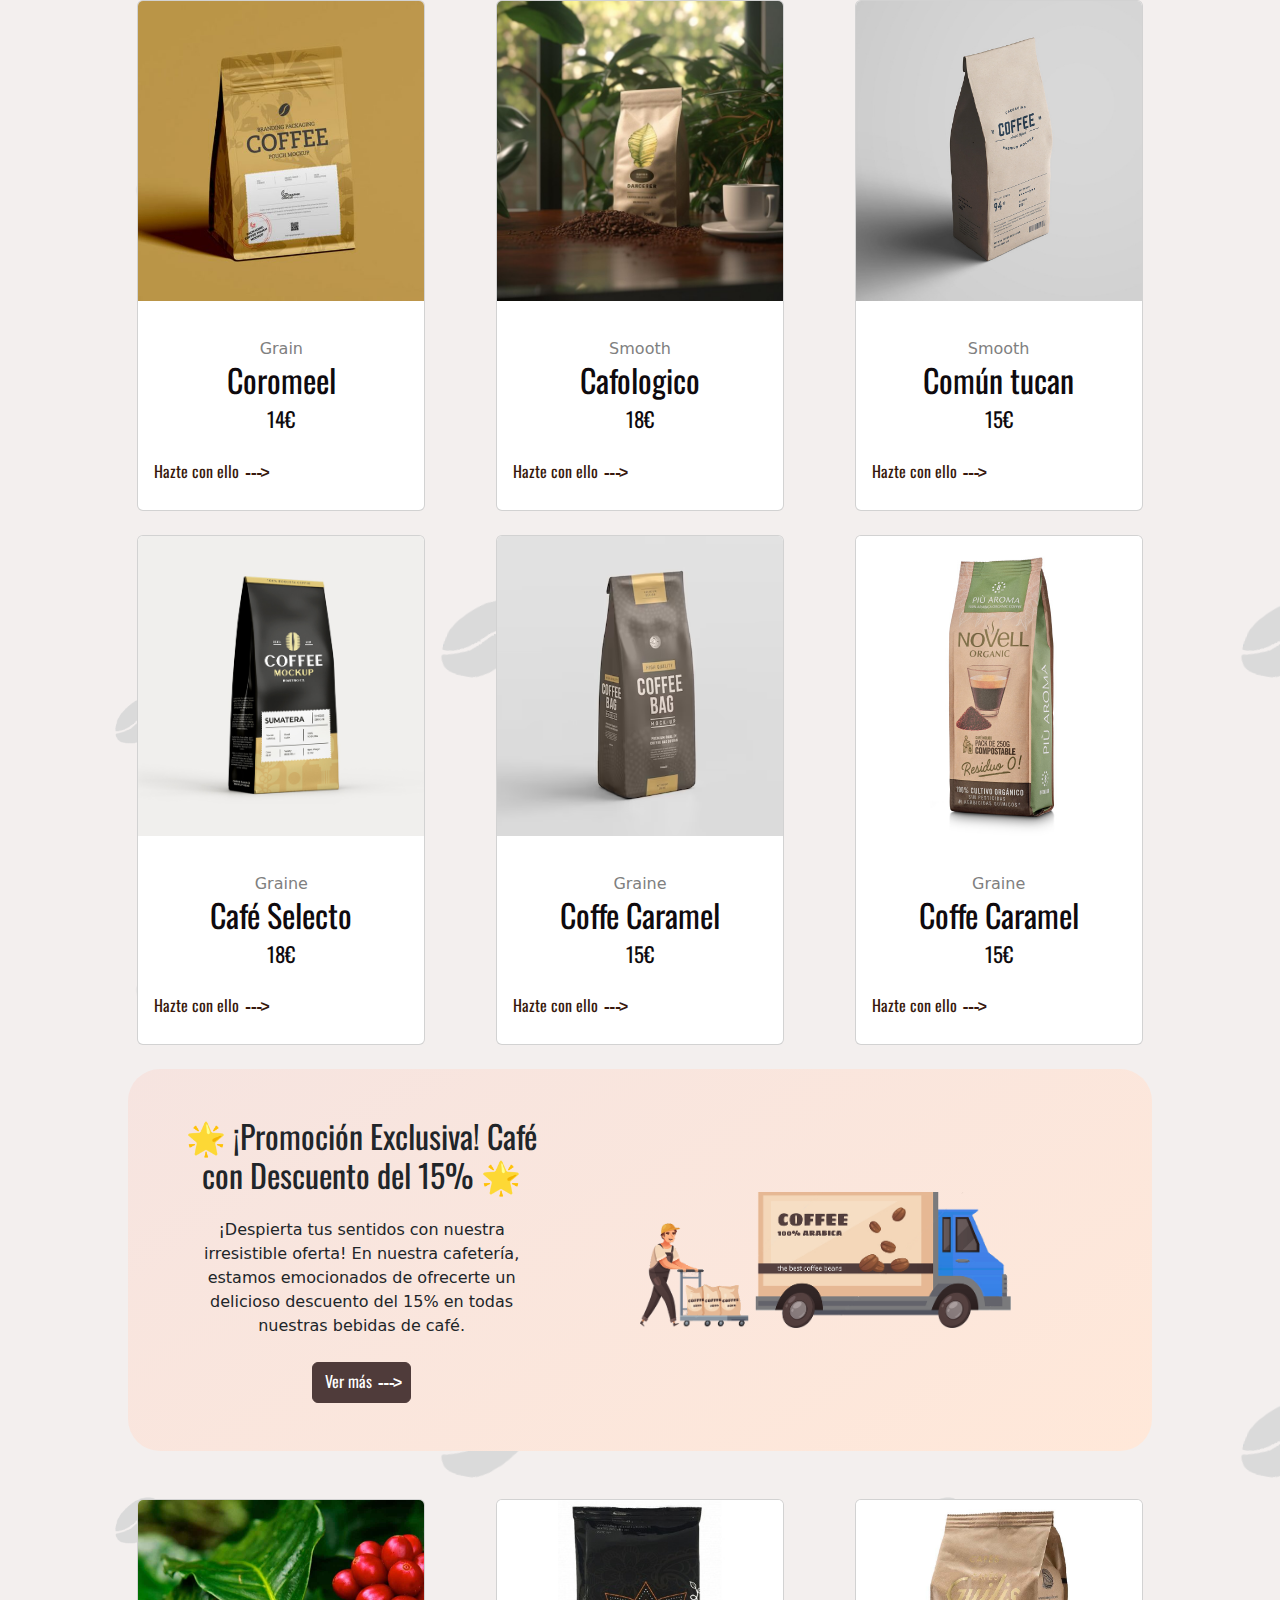
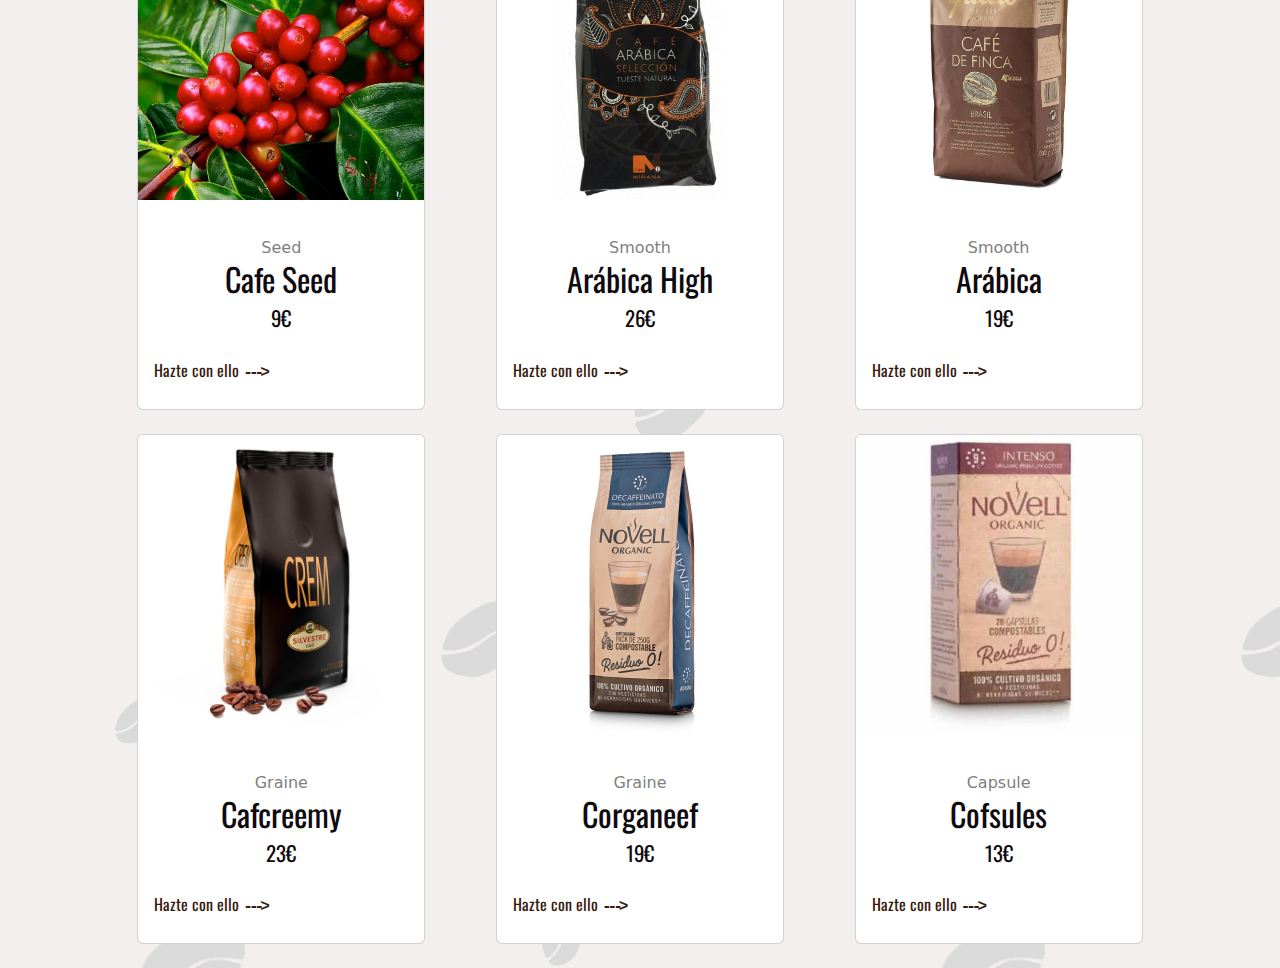
==== pages/coffes.html @ 98a5e0f4 "Almost finished index, ingredients, shopping and coffees" ====
<!DOCTYPE html>
<html lang="en">

<head>
    <meta charset="UTF-8">
    <meta name="viewport" content="width=device-width, initial-scale=1.0">
    <title>Document</title>

    <link href="https://cdn.jsdelivr.net/npm/bootstrap@5.3.2/dist/css/bootstrap.min.css" rel="stylesheet" integrity="sha384-T3c6CoIi6uLrA9TneNEoa7RxnatzjcDSCmG1MXxSR1GAsXEV/Dwwykc2MPK8M2HN" crossorigin="anonymous">
    
    <link rel="stylesheet" href="../css/bootstrap.css">
    <link rel="stylesheet" href="../css/style.css">
</head>

<body>

    <div class="container-fluid">

        <!--cards container-->
        <section class="cards container d-flex flex-wrap justify-content-around">

            <!-- Card -->
            <a class="card mb-4" href="./shopping.html" style="width: 18rem;">

                <div class="card__imgCont">
                    <img src="../assets/images/coffeMockups/coffeCaramel.jpg" class="card-img-top card__img" alt="caramel">
                </div>
                
                <div class="card-body">
                    <p class="card-subtitle soft">Grain</p>
                    <h3 class="card-title card__title">Coromeel</h3>
                    <p class="card-subtitle card__price">14€</p>
                </div>
                
                <div class="card-footer">
                    <p>Hazte con ello <span class="arrow">---<span class="arrow__point">></span></span></p>
                    <i class="bi bi-bag-check"></i>
                </div>
            </a>
            
            <!-- Card -->
            <a class="card mb-4" href="./shopping.html" style="width: 18rem;">

                <div class="card__imgCont">
                    <img src="../assets/images/coffeMockups/coffeEco.jpg" class="card-img-top card__img" alt="caramel">
                </div>
                
                <div class="card-body">
                    <p class="card-subtitle soft">Smooth</p>
                    <h3 class="card-title card__title">Cafologico</h3>
                    <p class="card-subtitle card__price">18€</p>
                </div>
                
                <div class="card-footer">
                    <p>Hazte con ello <span class="arrow">---<span class="arrow__point">></span></span></p>
                    <i class="bi bi-bag-check"></i>
                </div>
            </a>
            
            <!-- Card -->
            <a class="card mb-4" href="./shopping.html" style="width: 18rem;">

                <div class="card__imgCont">
                    <img src="../assets/images/coffeMockups/coffeNormal.png" class="card-img-top card__img" alt="caramel">
                </div>
                
                <div class="card-body">
                    <p class="card-subtitle soft">Smooth</p>
                    <h3 class="card-title card__title">Común tucan</h3>
                    <p class="card-subtitle card__price">15€</p>
                </div>
                
                <div class="card-footer">
                    <p>Hazte con ello <span class="arrow">---<span class="arrow__point">></span></span></p>
                    <i class="bi bi-bag-check"></i>
                </div>
            </a>

            <!-- Card -->
            <a class="card mb-4" href="./shopping.html" style="width: 18rem;">

                <div class="card__imgCont">
                    <img src="../assets/images/coffeMockups/coffePremium.jpg" class="card-img-top card__img" alt="caramel">
                </div>
                
                <div class="card-body">
                    <p class="card-subtitle soft">Graine</p>
                    <h3 class="card-title card__title">Café Selecto</h3>
                    <p class="card-subtitle card__price">18€</p>
                </div>
                
                <div class="card-footer">
                    <p>Hazte con ello <span class="arrow">---<span class="arrow__point">></span></span></p>
                    <i class="bi bi-bag-check"></i>
                </div>
            </a>
            
            <!-- Card -->
            <a class="card mb-4" href="./shopping.html" style="width: 18rem;">

                <div class="card__imgCont">
                    <img src="../assets/images/coffeMockups/coffeSoft.avif" class="card-img-top card__img" alt="caramel">
                </div>
                
                <div class="card-body">
                    <p class="card-subtitle soft">Graine</p>
                    <h3 class="card-title card__title">Coffe Caramel</h3>
                    <p class="card-subtitle card__price">15€</p>
                </div>
                
                <div class="card-footer">
                    <p>Hazte con ello <span class="arrow">---<span class="arrow__point">></span></span></p>
                    <i class="bi bi-bag-check"></i>
                </div>
            </a>

            <!-- Card -->
            <a class="card mb-4" href="./shopping.html" style="width: 18rem;">

                <div class="card__imgCont">
                    <img src="../assets/images/coffeMockups/coffeSpicy.jpg" class="card-img-top card__img" alt="caramel">
                </div>
                
                <div class="card-body">
                    <p class="card-subtitle soft">Graine</p>
                    <h3 class="card-title card__title">Coffe Caramel</h3>
                    <p class="card-subtitle card__price">15€</p>
                </div>
                
                <div class="card-footer">
                    <p>Hazte con ello <span class="arrow">---<span class="arrow__point">></span></span></p>
                    <i class="bi bi-bag-check"></i>
                </div>
            </a>
        </section><!--End of cards-->
        
        <!--promotion-->
        <article class="promotion rounded rounded-5 p-5 d-flex align-items-center d-md-flex justify-content-around align-items-center">

            <section class="promotion__texts text-center mb-md-0">
                <h2 class="mb-4">🌟 ¡Promoción Exclusiva! Café con Descuento del 15% 🌟</h2>
                <p class="mb-4">¡Despierta tus sentidos con nuestra irresistible oferta! En nuestra cafetería,
                    estamos emocionados de ofrecerte un delicioso descuento del 15% en todas nuestras 
                    bebidas de café.
                </p>
                <a class="promotion__btn btn btn-primary" href="./shopping.html">Ver más <span class="arrow">---<span class="arrow__point">></span></span>  </a>
            </section>
        
            <img class="promotion__img mx-auto mt-md-0 d-none d-md-block" src="../assets/images/vectors/coffeVan.png" alt="">
        </article><!-- end promotion-->
        

         

        <!--cards container-->
        <section class="cards container d-flex flex-wrap justify-content-around mt-5">

            <!-- Card -->
            <a class="card mb-4" href="./shopping.html" style="width: 18rem;">

                <div class="card__imgCont">
                    <img src="../assets/images/coffeMockups/arabicaSeed.jpg" class="card-img-top card__img" alt="caramel">
                </div>
                
                <div class="card-body">
                    <p class="card-subtitle soft">Seed</p>
                    <h3 class="card-title card__title">Cafe Seed</h3>
                    <p class="card-subtitle card__price">9€</p>
                </div>
                
                <div class="card-footer">
                    <p>Hazte con ello <span class="arrow">---<span class="arrow__point">></span></span></p>
                    <i class="bi bi-bag-check"></i>
                </div>
            </a>
            
            <!-- Card -->
            <a class="card mb-4" href="./shopping.html" style="width: 18rem;">

                <div class="card__imgCont">
                    <img src="../assets/images/coffeMockups/cafeArabiaPremium.jpg" class="card-img-top card__img" alt="caramel">
                </div>
                
                <div class="card-body">
                    <p class="card-subtitle soft">Smooth</p>
                    <h3 class="card-title card__title">Arábica High</h3>
                    <p class="card-subtitle card__price">26€</p>
                </div>
                
                <div class="card-footer">
                    <p>Hazte con ello <span class="arrow">---<span class="arrow__point">></span></span></p>
                    <i class="bi bi-bag-check"></i>
                </div>
            </a>
            
            <!-- Card -->
            <a class="card mb-4" href="./shopping.html" style="width: 18rem;">

                <div class="card__imgCont">
                    <img src="../assets/images/coffeMockups/cafeArabica.jpg" class="card-img-top card__img" alt="caramel">
                </div>
                
                <div class="card-body">
                    <p class="card-subtitle soft">Smooth</p>
                    <h3 class="card-title card__title">Arábica</h3>
                    <p class="card-subtitle card__price">19€</p>
                </div>
                
                <div class="card-footer">
                    <p>Hazte con ello <span class="arrow">---<span class="arrow__point">></span></span></p>
                    <i class="bi bi-bag-check"></i>
                </div>
            </a>

            <!-- Card -->
            <a class="card mb-4" href="./shopping.html" style="width: 18rem;">

                <div class="card__imgCont">
                    <img src="../assets/images/coffeMockups/cafeCremoso.jpg" class="card-img-top card__img" alt="caramel">
                </div>
                
                <div class="card-body">
                    <p class="card-subtitle soft">Graine</p>
                    <h3 class="card-title card__title">Cafcreemy</h3>
                    <p class="card-subtitle card__price">23€</p>
                </div>
                
                <div class="card-footer">
                    <p>Hazte con ello <span class="arrow">---<span class="arrow__point">></span></span></p>
                    <i class="bi bi-bag-check"></i>
                </div>
            </a>
            
            <!-- Card -->
            <a class="card mb-4" href="./shopping.html" style="width: 18rem;">

                <div class="card__imgCont">
                    <img src="../assets/images/coffeMockups/coffeOrganic.jpg" class="card-img-top card__img" alt="caramel">
                </div>
                
                <div class="card-body">
                    <p class="card-subtitle soft">Graine</p>
                    <h3 class="card-title card__title">Corganeef</h3>
                    <p class="card-subtitle card__price">19€</p>
                </div>
                
                <div class="card-footer">
                    <p>Hazte con ello <span class="arrow">---<span class="arrow__point">></span></span></p>
                    <i class="bi bi-bag-check"></i>
                </div>
            </a>

            <!-- Card -->
            <a class="card mb-4" href="./shopping.html" style="width: 18rem;">

                <div class="card__imgCont">
                    <img src="../assets/images/coffeMockups/coffeCapsule.jpg" class="card-img-top card__img" alt="caramel">
                </div>
                
                <div class="card-body">
                    <p class="card-subtitle soft">Capsule</p>
                    <h3 class="card-title card__title">Cofsules</h3>
                    <p class="card-subtitle card__price">13€</p>
                </div>
                
                <div class="card-footer">
                    <p>Hazte con ello <span class="arrow">---<span class="arrow__point">></span></span></p>
                    <i class="bi bi-bag-check"></i>
                </div>
            </a>
        </section><!--End of cards-->


    </div> <!-- end container -->
    <script src="../js/bootstrap.js"></script>
</body>

</html>
---- css/style.css ----
@font-face {
    font-family: OswaldRegular;
    src: url("../assets/fonts/Oswald-Regular.ttf");
}
@font-face {
    font-family: OswaldBold;
    src: url("../assets/fonts/Oswald-Bold.ttf");
}

.container-fluid{
    padding: 0;
    background-color: #F3EFEE;
    background-image: url("../assets/images/backgorunWhite.png");
}

.carousel__topBg{
    background-image: url("../assets/images/coffeBG.jpg");
    width: 100%;
    height: 55vh;
    
    background-repeat: no-repeat;
    background-position: right;
    background-size: contain;
    background-color: #052B52;
    
}

.carousel__bottom{
    padding-top: 100px;
}
.carousel__coffeImg{
    width: 30%;
    position: absolute;
    top: -500px;
    left: 35%;

    margin-bottom: 200px;
}

.carousel__title{
    font-family: OswaldBold;
    font-size: 900;
    font-size: 5rem;

    background: -webkit-linear-gradient(#632b0a, #a5501f);
    -webkit-background-clip: text;
    -webkit-text-fill-color: transparent;
}
.carousel__title--black{
    background: -webkit-linear-gradient(#0F0A0E, #632b0a);
    -webkit-background-clip: text;
    -webkit-text-fill-color: transparent;
}
.carousel__title--white{
    background: -webkit-linear-gradient(#6B2F11, #FAE8D4);
    -webkit-background-clip: text;
    -webkit-text-fill-color: transparent;
}

.carousel__subtitle{
    font-size: 2rem;
    font-weight: 800;
    word-spacing: 10px;

    color: #37190D;
}

.arrowCarousel{
    color: #a5501f;
    font-size: 2rem;
    font-weight: 900;
}
.arrowCarousel:hover{
    color: #923d0c;
}

/* delivery */

.delivery{
    background-color: #68b3ea;
    padding-left: 100px;
    padding-right: 100px;
}
.delivery__img{
    width: 500px;
    border-radius:54% 46% 68% 32% / 34% 29% 71% 66% ;
}
.delivery__vectorContainer{
    width: 160px;
    height: 160px;
}
.delivery__vector{
    width: 100%;
}

/* end delivery */

/* novedades */
.cards{
    width: 100%;
    max-width: 1100px;
}
.card{
    color: #0F0A0E;
}
.card:hover{
    box-shadow: 1px 1px 10px 3px #37190d2a;
}
.card__imgCont {
    width: 100%;
    height: 300px;
    overflow: hidden; 
}
.soft{
    color: grey;
}
.card__img {
    width: 100%;
    height: 100%;
    object-fit: cover; 
}

.card__price{
    font-size: 1.3rem;
    font-family: OswaldRegular;
    
}
.arrow{
    letter-spacing: -4px;
    font-weight: 600;
    margin: 0;

    transition: all 1s forwards;
    font-family: 'Courier New', Courier, monospace;
}
.card:hover .arrow__point{
    margin-left: 3px;
}
.colorBrown{
    color: #532D22;
}
/* end novedades */


/* start promotion */
.promotion{

    width: 80%;
    margin: auto;
    background: rgb(246,228,224);
    background: linear-gradient(149deg, rgba(246,228,224,1) 0%, rgb(255, 232, 217) 100%);
}
.promotion__texts{
    width: 40%;
}
.promotion__img{
    width: 40%;
}

/*end promotion */


/* shopping form*/
.form{
    background-color: #99755F;
    border-radius: 10px;

    box-shadow: 1px 1px 10px 1px gray;
    z-index: 3;

    transition: all 1s;
}
.form__img{
    border-radius: 10px 10px 0px 0px;
}
.form__brownForm{
    /* border: 10px solid red; */
    position: absolute;
    left: 0px;
    bottom: -8px;
}
.form__inputs{
    /* padding: 100px; */
    display: flex;
    flex-direction: column;
    
    /* z-index: 10; */
} 

.form__input{
    padding: 4px;
     font-size: 20px;
     border-width: 1px;
     border-color: #ffffff;
     background-color: #3D302F;
     color: #ffffff;
     border-style: hidden;
     border-radius: 3px;
     box-shadow: -2px 0px 5px rgba(66,66,66,.75);
     text-shadow: -50px 0px 0px rgba(66,66,66,.0);
}
.form-range{
    background: none;
    box-shadow: none;
}
.form__payments{
    width: 15%;
    cursor: pointer;
}
/* end shopping form*/

/* Asides */

.smallerBox{
    width: 20%;
    height: 70%;
    background-color: white;
    border-radius: 10px 0px 0px 10px;
    
    .form__img{
        border-radius: 10px 0px 0px 10px;
    }
}
.smallerBox--right{
    border-radius: 0px 10px 10px 0px;
    .form__img{
        border-radius: 0px 10px 10px 0px;
    }
}
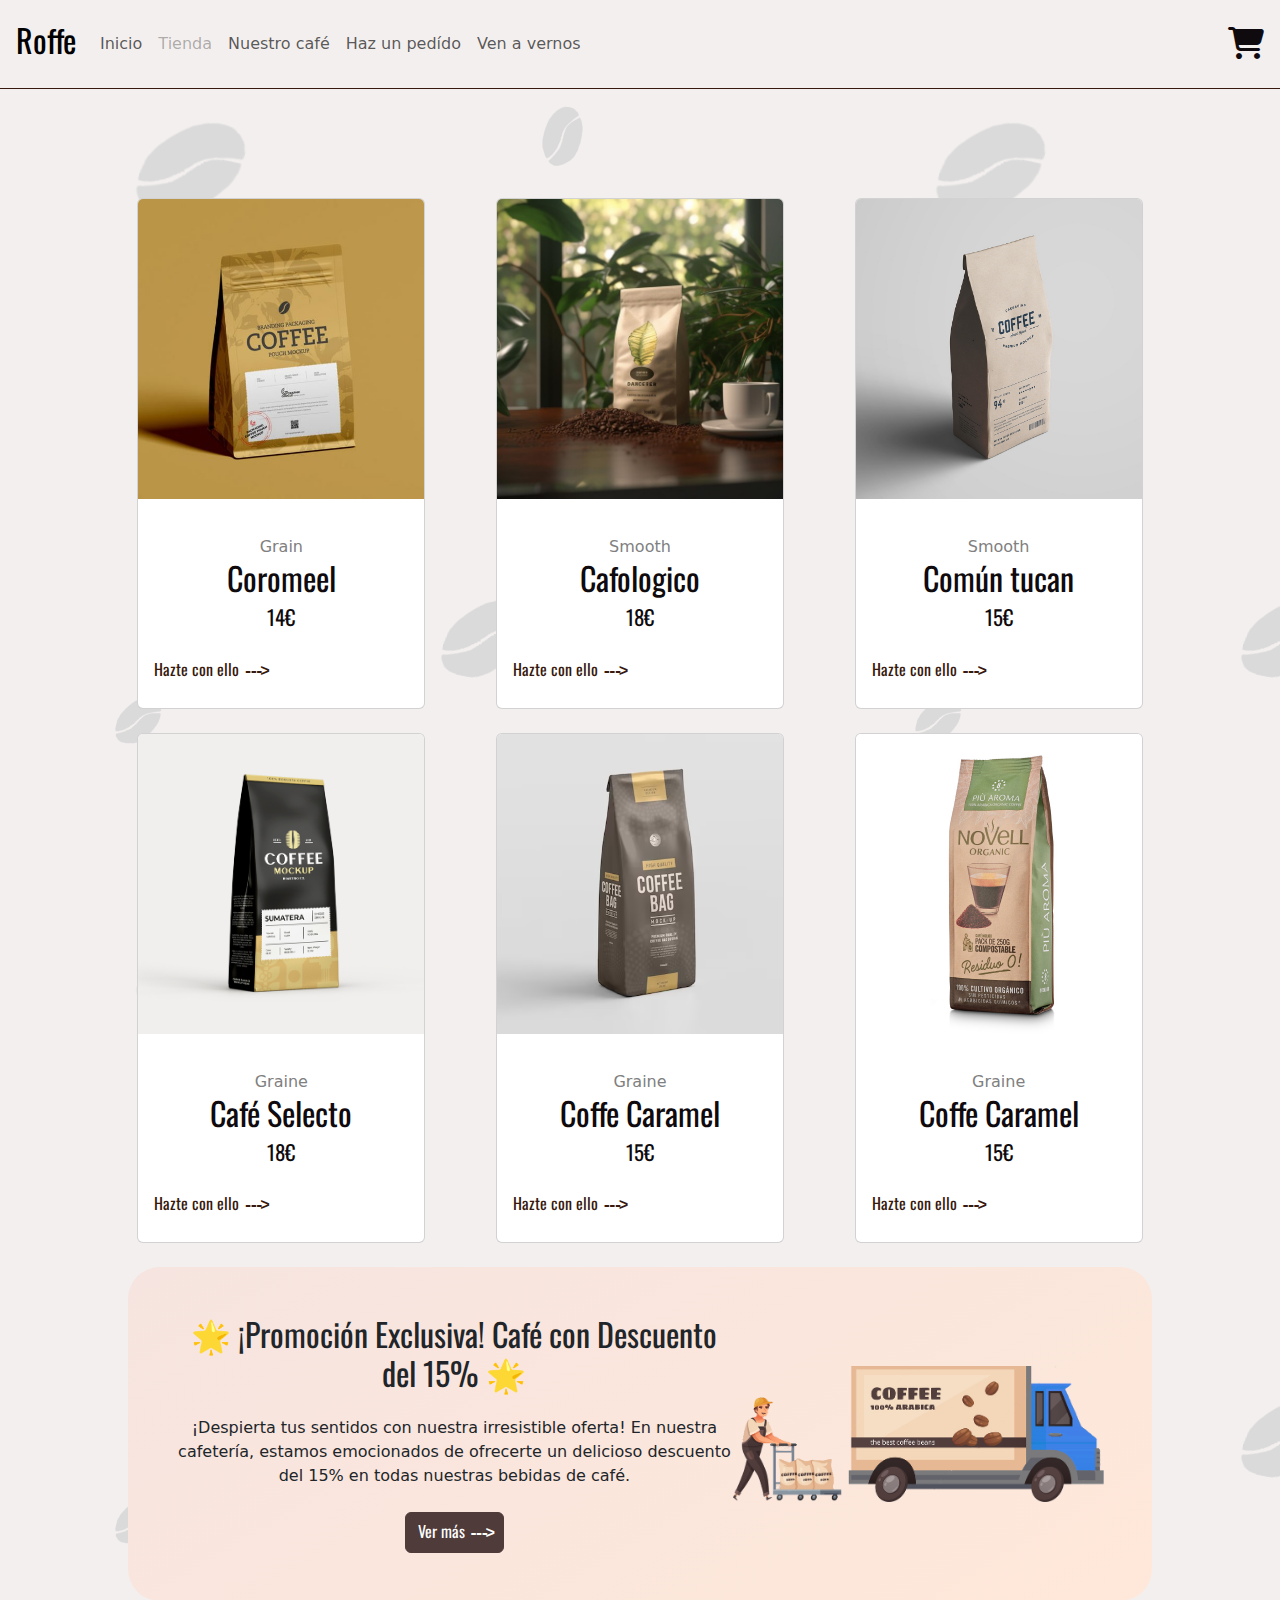
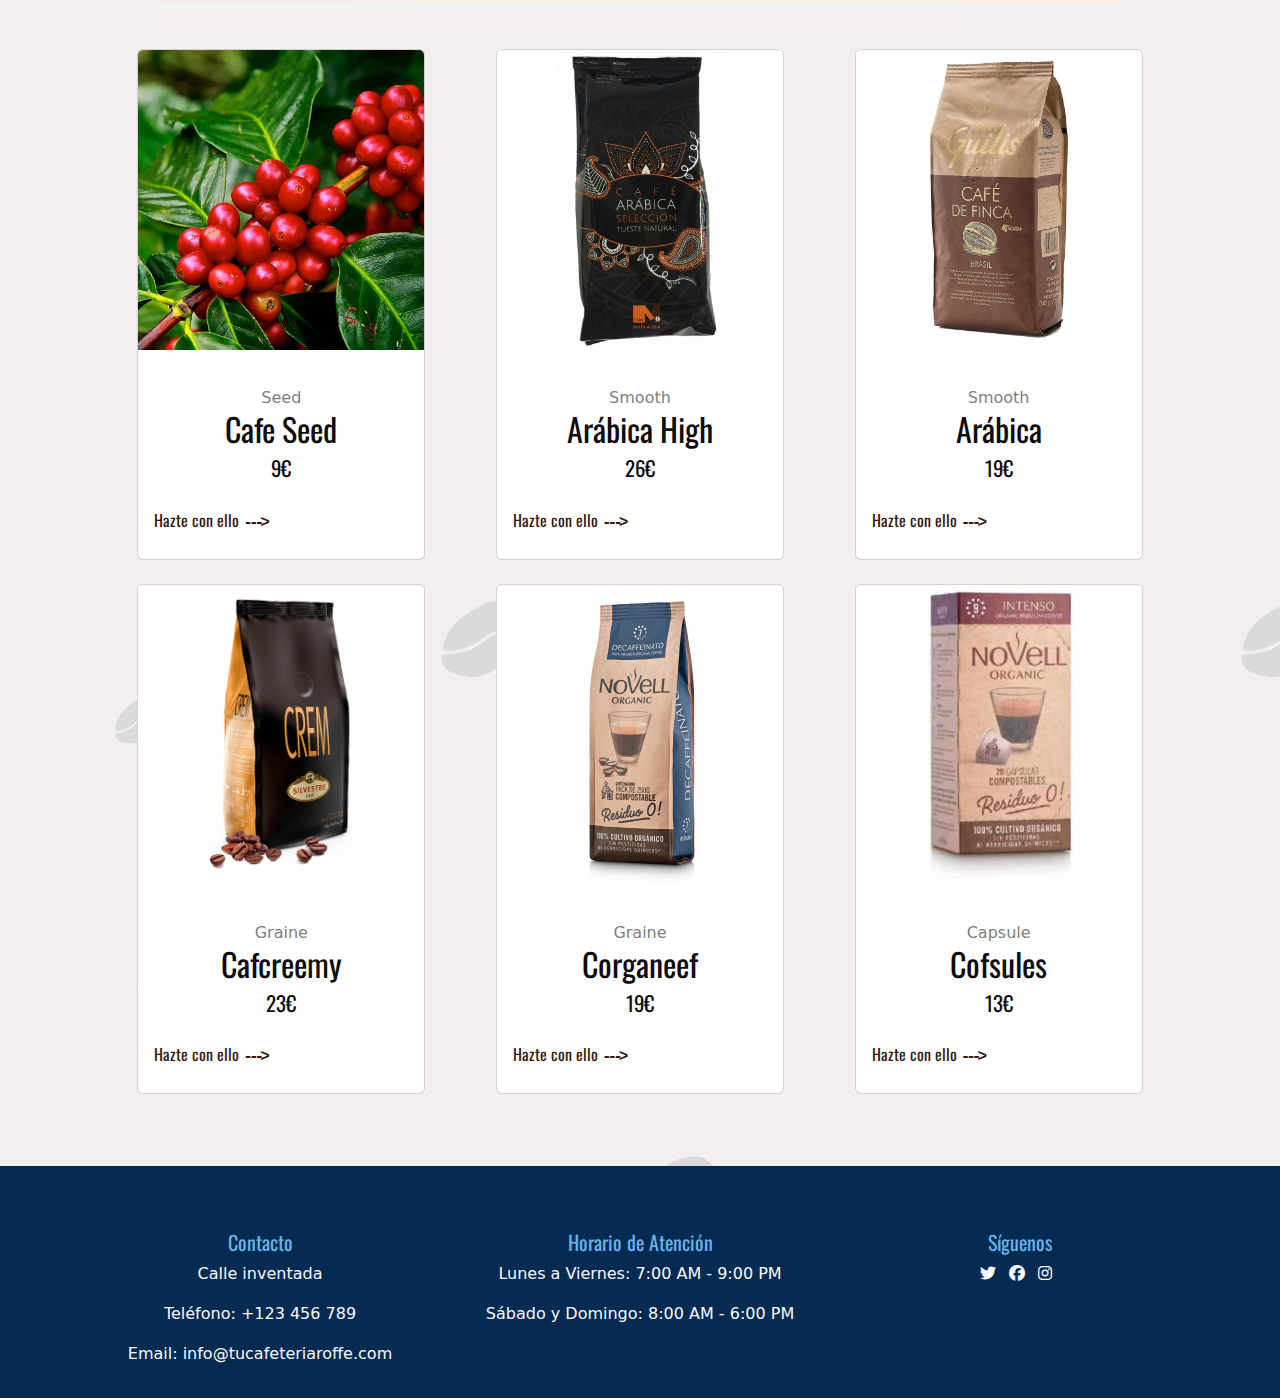
==== commit 99f92460: "Finished" ====
--- a/pages/coffes.html
+++ b/pages/coffes.html
@@ -7,7 +7,8 @@
     <title>Document</title>
 
     <link href="https://cdn.jsdelivr.net/npm/bootstrap@5.3.2/dist/css/bootstrap.min.css" rel="stylesheet" integrity="sha384-T3c6CoIi6uLrA9TneNEoa7RxnatzjcDSCmG1MXxSR1GAsXEV/Dwwykc2MPK8M2HN" crossorigin="anonymous">
-    
+    <link rel="stylesheet" href="https://cdnjs.cloudflare.com/ajax/libs/font-awesome/6.5.1/css/all.min.css">
+
     <link rel="stylesheet" href="../css/bootstrap.css">
     <link rel="stylesheet" href="../css/style.css">
 </head>
@@ -16,8 +17,34 @@
 
     <div class="container-fluid">
 
+
+        <!-- navbar -->
+        <nav class="navbar navbar-expand-lg bg-body-tertiary position-fixed">
+            <div class="container-fluid p-3">
+                <a class="navbar-brand" href="../index.html"><h2>Roffe</h2></a>
+                <button class="navbar-toggler" type="button" data-bs-toggle="collapse"
+                    data-bs-target="#navbarNavAltMarkup" aria-controls="navbarNavAltMarkup" aria-expanded="false"
+                    aria-label="Toggle navigation">
+                    <span class=""><i class="fa-solid fa-ellipsis"></i></span>
+                </button>
+                <div class="collapse navbar-collapse" id="navbarNavAltMarkup">
+                    <div class="navbar-nav">
+                        <a class="nav-link " aria-current="page" href="../index.html"  >Inicio</a>
+                        <a class="nav-link disabled" aria-disabled="true" href="../pages/coffes.html">Tienda</a>
+                        <a class="nav-link" href="../pages/ingredients.html">Nuestro café</a>
+                        <a class="nav-link" href="../pages/shopping.html">Haz un pedído</a>
+                        <a class="nav-link" href="../pages/visitUs.html">Ven a vernos</a>
+                    </div>
+
+                </div>
+
+                <a href="#"><i class="fa-solid fa-cart-shopping fa__navbar"></i></a>
+            </div>
+        </nav><!-- end navbar -->
+
+        <div class="separ"></div>
         <!--cards container-->
-        <section class="cards container d-flex flex-wrap justify-content-around">
+        <section class="cards container d-flex flex-wrap justify-content-around mt-5">
 
             <!-- Card -->
             <a class="card mb-4" href="./shopping.html" style="width: 18rem;">
@@ -137,7 +164,7 @@
         <!--promotion-->
         <article class="promotion rounded rounded-5 p-5 d-flex align-items-center d-md-flex justify-content-around align-items-center">
 
-            <section class="promotion__texts text-center mb-md-0">
+            <section class="promotion__texts text-center w-100 mb-md-0">
                 <h2 class="mb-4">🌟 ¡Promoción Exclusiva! Café con Descuento del 15% 🌟</h2>
                 <p class="mb-4">¡Despierta tus sentidos con nuestra irresistible oferta! En nuestra cafetería,
                     estamos emocionados de ofrecerte un delicioso descuento del 15% en todas nuestras 
@@ -271,6 +298,32 @@
         </section><!--End of cards-->
 
 
+        <!-- Footer -->
+        <footer class="bg-dark text-light text-center py-3 footer mt-5">
+            <div class="container pt-5">
+                <div class="row">
+                    <div class="col-md-4">
+                        <h5 class="footer__title">Contacto</h5>
+                        <p>Calle inventada</p>
+                        <p>Teléfono: +123 456 789</p>
+                            
+                        <p>Email: info@tucafeteriaroffe.com</p>
+                    </div>
+                    <div class="col-md-4">
+                        <h5 class="footer__title">Horario de Atención</h5>
+                        <p>Lunes a Viernes: 7:00 AM - 9:00 PM</p>
+                        <p>Sábado y Domingo: 8:00 AM - 6:00 PM</p>
+                    </div>
+                    <div class="col-md-4">
+                        <h5 class="footer__title">Síguenos</h5>
+                        <a href="#" class="text-light me-2"><i class="fa-brands fa-twitter"></i></a>
+                        <a href="#" class="text-light me-2"><i class="fa-brands fa-facebook"></i></a>
+                        <a href="#" class="text-light me-2"><i class="fa-brands fa-instagram"></i></a>
+                    </div>
+                </div>
+            </div>
+        </footer><!-- end footer -->
+
     </div> <!-- end container -->
     <script src="../js/bootstrap.js"></script>
 </body>
--- a/css/style.css
+++ b/css/style.css
@@ -6,18 +6,51 @@
     font-family: OswaldBold;
     src: url("../assets/fonts/Oswald-Bold.ttf");
 }
-
+*{
+    scroll-behavior: smooth;
+    
+}
 .container-fluid{
     padding: 0;
     background-color: #F3EFEE;
     background-image: url("../assets/images/backgorunWhite.png");
-}
-
+    min-width: 440;
+}
+
+.container-fluid--ingredients{
+    /* height: 6000px; */
+    /* overflow: auto; */
+}
+
+/* navbar */
+.navbar{
+    margin: 0;
+    padding: 0;
+    top: 0;
+    left: 0;
+    z-index: 20;
+    width: 100%;
+    border-bottom: 1px solid #37190D;
+    transition: all 1s;
+}
+.fa__navbar{
+    font-size: 2rem;
+    color: #0F0A0E;
+}
+/* end navbar */
+
+.separ{
+    height: 150px;
+}
+/* carousel  */
+.carousel{
+    transition: all 1s;
+}
 .carousel__topBg{
     background-image: url("../assets/images/coffeBG.jpg");
     width: 100%;
     height: 55vh;
-    
+    min-height: 600px;
     background-repeat: no-repeat;
     background-position: right;
     background-size: contain;
@@ -31,7 +64,8 @@
 .carousel__coffeImg{
     width: 30%;
     position: absolute;
-    top: -500px;
+    /* top: -500px; */
+    top: 130px;
     left: 35%;
 
     margin-bottom: 200px;
@@ -43,7 +77,7 @@
     font-size: 5rem;
 
     background: -webkit-linear-gradient(#632b0a, #a5501f);
-    -webkit-background-clip: text;
+    background-clip: text;
     -webkit-text-fill-color: transparent;
 }
 .carousel__title--black{
@@ -82,8 +116,11 @@
     padding-right: 100px;
 }
 .delivery__img{
-    width: 500px;
     border-radius:54% 46% 68% 32% / 34% 29% 71% 66% ;
+    transition: all 1s;
+}
+.delivery__img:hover{
+    border-radius:44% 66% 58% 32% / 24% 29% 51% 60% ;
 }
 .delivery__vectorContainer{
     width: 160px;
@@ -227,3 +264,148 @@
         border-radius: 0px 10px 10px 0px;
     }
 }
+
+/*end asides*/
+
+/* informations*/
+
+.information{
+    width: 100%;
+    /* margin-top: 1000px; */
+
+    view-timeline-name: --information;
+    view-timeline-axis: block;
+
+    animation-timeline: --information;
+    animation-name: showRigth;
+    animation-range: entry 25% cover 50%;
+    animation-fill-mode: both;
+
+    background-color: rgba(255, 255, 255, 0.397);
+    padding: 30px;
+    border-radius: 10px;
+
+    box-shadow: 1px 1px 10px 1px gray;
+
+    transition: all 1s;
+
+    margin-top: 35vh;
+}
+
+
+.information__img{
+    
+    transition: border-radius 1s;
+
+    width: 20%;
+
+}
+.information__img:hover{
+    
+}
+.information__texts{
+    width: 60%;
+    
+}
+
+.information__anchor{
+    bottom: -11%;
+    z-index: 10;
+    color: #37190D;
+    text-decoration: none;
+}
+.information__anchor--hand{
+    font-size: 1.6rem;
+}
+.informatin__title{
+    font-size: 3rem;
+    font-family: OswaldBold;
+
+    background-image: url("../assets/images/fontBg/whiteBrown.jpg"); 
+    background-repeat: repeat; 
+    background-clip: text; 
+    background-size: cover;
+    background-position: 100px;
+    -webkit-text-fill-color: transparent; 
+    
+    -webkit-font-smoothing: antialiased; 
+}
+.information__icon{
+    -webkit-text-fill-color: currentColor; 
+}
+
+@keyframes showRigth {
+    from{
+        transform: translateX(400px);
+        display: none;
+    }
+    to{
+        transform: translateX(0px);
+        display: block;
+    }
+}
+/*visit Us*/
+
+/*start*/
+.start__texts{
+    width: 80%;
+}
+.start__list{
+    margin-top: 55px;
+}
+.start__links{
+    text-decoration: none;
+    color: #0F0A0E;
+    font-family: OswaldBold;
+}
+/* end start*/
+
+/* about us img */
+.aboutUsImg__img{
+    width: 60%;
+}
+.workWith__img{
+    width: 120px;
+    height: 70px;
+}
+
+/* end about us img */
+
+/* group  */
+.group--gorup{
+    background-color: #68b3ea;
+}
+.group__img{
+    width: 200px;
+}
+.group__texts{
+    width: 60%;
+}
+/* end group  */
+
+/* phrase */
+.phrase__quotation{
+    font-size: 5rem;
+    
+}
+.phrase__text{
+    width: 20%;
+    margin-top: -55px;
+}
+.phrase__name{
+    margin-top: -10px;
+}
+/* end phrase */
+/*end visit us*/
+
+
+/* footer */
+.footer{
+    background-color: #052B52 !important;
+}
+.footer__title{
+    color: #68b3ea;
+}
+.footer--ingredients{
+    margin-top: 250px;
+}